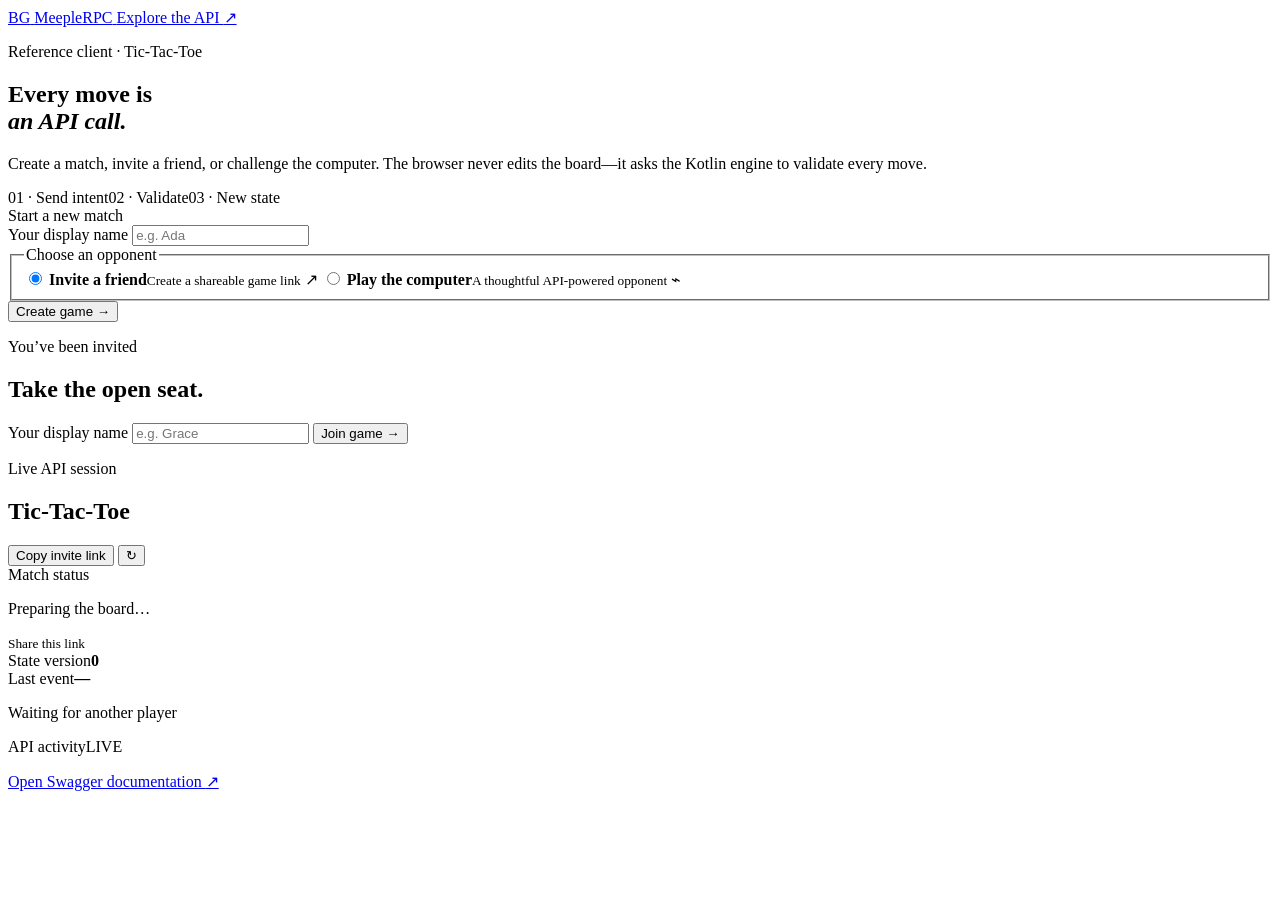
==== kotlin/src/main/resources/static/index.html @ d6429028 "Initial public release of MeepleRPC" ====
<!doctype html>
<html lang="en">
<head>
  <meta charset="UTF-8">
  <meta name="viewport" content="width=device-width, initial-scale=1">
  <meta name="description" content="A playable reference client for MeepleRPC.">
  <title>MeepleRPC — Tic-Tac-Toe</title>
  <link rel="stylesheet" href="/styles.css">
</head>
<body>
  <main class="shell">
    <header class="masthead">
      <a class="brand" href="/" aria-label="MeepleRPC home">
        <span class="brand-mark" aria-hidden="true">BG</span>
        <span>MeepleRPC</span>
      </a>
      <a class="api-link" href="/docs">Explore the API <span aria-hidden="true">↗</span></a>
    </header>

    <section id="welcome" class="welcome" aria-labelledby="welcome-title">
      <div class="intro">
        <p class="eyebrow">Reference client · Tic-Tac-Toe</p>
        <h1 id="welcome-title">Every move is<br><em>an API call.</em></h1>
        <p class="lede">Create a match, invite a friend, or challenge the computer. The browser never edits the board—it asks the Kotlin engine to validate every move.</p>
        <div class="protocol-strip" aria-label="How a turn works">
          <span>01 · Send intent</span><i></i><span>02 · Validate</span><i></i><span>03 · New state</span>
        </div>
      </div>

      <form id="start-form" class="start-card">
        <div class="card-heading">
          <span class="live-dot"></span>
          <span>Start a new match</span>
        </div>
        <label for="player-name">Your display name</label>
        <input id="player-name" name="name" maxlength="60" placeholder="e.g. Ada" autocomplete="nickname" required>
        <fieldset>
          <legend>Choose an opponent</legend>
          <label class="mode-option">
            <input type="radio" name="mode" value="friend" checked>
            <span class="mode-copy"><strong>Invite a friend</strong><small>Create a shareable game link</small></span>
            <span class="mode-icon" aria-hidden="true">↗</span>
          </label>
          <label class="mode-option">
            <input type="radio" name="mode" value="computer">
            <span class="mode-copy"><strong>Play the computer</strong><small>A thoughtful API-powered opponent</small></span>
            <span class="mode-icon" aria-hidden="true">⌁</span>
          </label>
        </fieldset>
        <button class="primary-button" type="submit">Create game <span aria-hidden="true">→</span></button>
        <p id="start-error" class="form-error" role="alert"></p>
      </form>
    </section>

    <section id="join" class="join-panel hidden" aria-labelledby="join-title">
      <div class="join-card">
        <p class="eyebrow">You’ve been invited</p>
        <h1 id="join-title">Take the open seat.</h1>
        <p id="join-game-name" class="lede"></p>
        <form id="join-form">
          <label for="join-name">Your display name</label>
          <input id="join-name" maxlength="60" placeholder="e.g. Grace" autocomplete="nickname" required>
          <button class="primary-button" type="submit">Join game <span aria-hidden="true">→</span></button>
          <p id="join-error" class="form-error" role="alert"></p>
        </form>
      </div>
    </section>

    <section id="game" class="game-view hidden" aria-labelledby="game-title">
      <div class="game-topline">
        <div>
          <p class="eyebrow">Live API session</p>
          <h1 id="game-title">Tic-Tac-Toe</h1>
        </div>
        <div class="game-actions">
          <button id="copy-invite" class="secondary-button" type="button">Copy invite link</button>
          <button id="new-game" class="icon-button" type="button" aria-label="Start a new game">↻</button>
        </div>
      </div>

      <div class="play-layout">
        <aside class="status-card">
          <div class="status-label">Match status</div>
          <p id="status-message" class="status-message">Preparing the board…</p>
          <div id="players" class="players"></div>
          <div id="invite-box" class="invite-box hidden">
            <small>Share this link</small>
            <code id="invite-url"></code>
          </div>
          <div class="api-meter">
            <div><span>State version</span><strong id="version">0</strong></div>
            <div><span>Last event</span><strong id="last-event">—</strong></div>
          </div>
        </aside>

        <div class="board-wrap">
          <div id="board" class="board" role="grid" aria-label="Tic-Tac-Toe board"></div>
          <p id="board-hint" class="board-hint">Waiting for another player</p>
        </div>

        <aside class="activity-card">
          <div class="activity-heading"><span>API activity</span><span class="live-pill">LIVE</span></div>
          <ol id="activity" class="activity-list" aria-live="polite"></ol>
          <a href="/docs" class="activity-docs">Open Swagger documentation <span>↗</span></a>
        </aside>
      </div>
    </section>
  </main>

  <template id="activity-template">
    <li><span class="method">POST</span><div><code></code><small></small></div></li>
  </template>
  <script type="module" src="/app.js"></script>
</body>
</html>
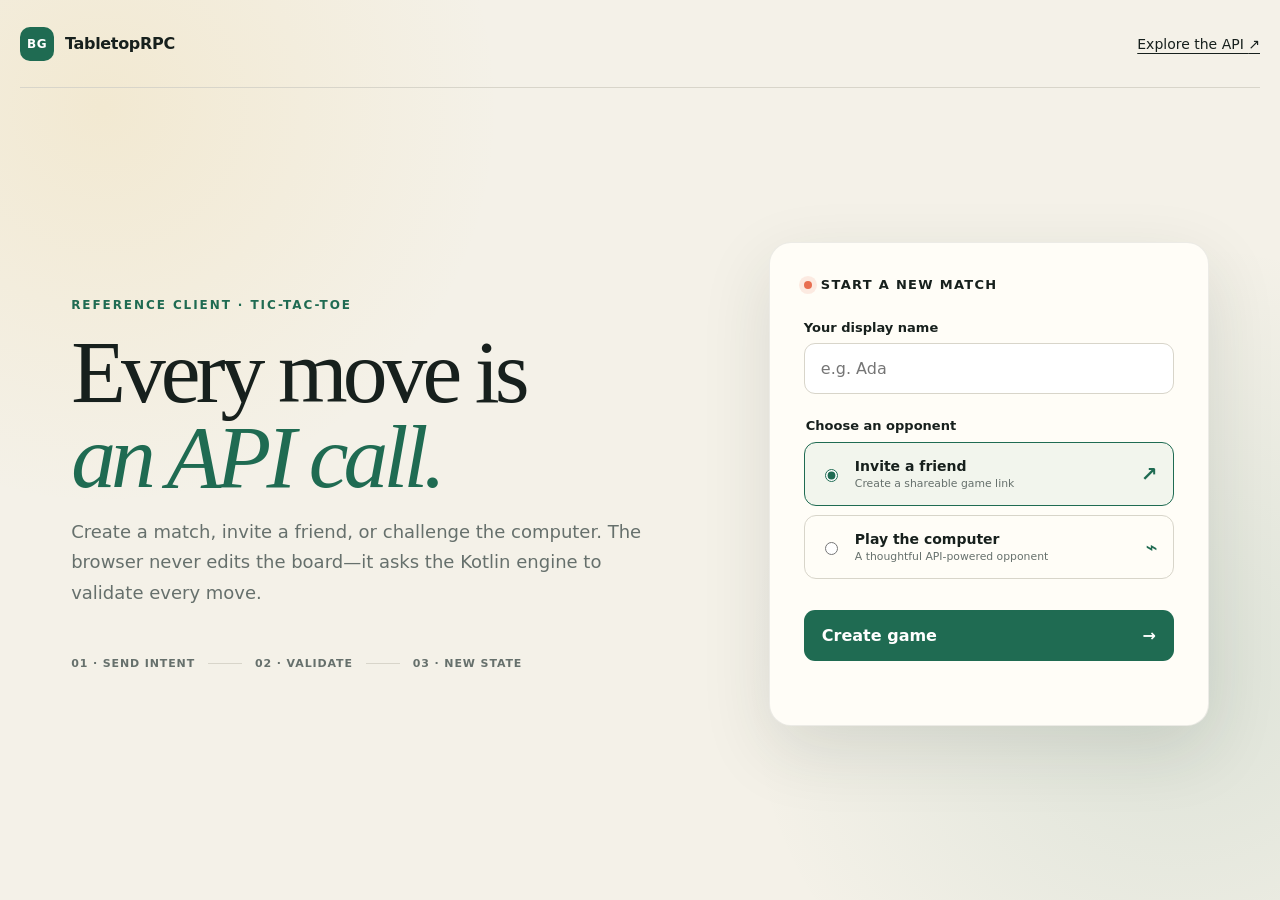
==== commit 46db0472: "Rename project to TabletopRPC and add live deployment" ====
--- a/kotlin/src/main/resources/static/index.html
+++ b/kotlin/src/main/resources/static/index.html
@@ -3,18 +3,18 @@
 <head>
   <meta charset="UTF-8">
   <meta name="viewport" content="width=device-width, initial-scale=1">
-  <meta name="description" content="A playable reference client for MeepleRPC.">
-  <title>MeepleRPC — Tic-Tac-Toe</title>
-  <link rel="stylesheet" href="/styles.css">
+  <meta name="description" content="A playable reference client for TabletopRPC.">
+  <title>TabletopRPC — Tic-Tac-Toe</title>
+  <link rel="stylesheet" href="styles.css">
 </head>
 <body>
   <main class="shell">
     <header class="masthead">
-      <a class="brand" href="/" aria-label="MeepleRPC home">
+      <a class="brand" href="./" aria-label="TabletopRPC home">
         <span class="brand-mark" aria-hidden="true">BG</span>
-        <span>MeepleRPC</span>
+        <span>TabletopRPC</span>
       </a>
-      <a class="api-link" href="/docs">Explore the API <span aria-hidden="true">↗</span></a>
+      <a class="api-link" href="docs">Explore the API <span aria-hidden="true">↗</span></a>
     </header>
 
     <section id="welcome" class="welcome" aria-labelledby="welcome-title">
@@ -101,7 +101,7 @@
         <aside class="activity-card">
           <div class="activity-heading"><span>API activity</span><span class="live-pill">LIVE</span></div>
           <ol id="activity" class="activity-list" aria-live="polite"></ol>
-          <a href="/docs" class="activity-docs">Open Swagger documentation <span>↗</span></a>
+          <a href="docs" class="activity-docs">Open Swagger documentation <span>↗</span></a>
         </aside>
       </div>
     </section>
@@ -110,6 +110,6 @@
   <template id="activity-template">
     <li><span class="method">POST</span><div><code></code><small></small></div></li>
   </template>
-  <script type="module" src="/app.js"></script>
+  <script type="module" src="app.js"></script>
 </body>
 </html>
--- a/kotlin/src/main/resources/static/styles.css
+++ b/kotlin/src/main/resources/static/styles.css
@@ -0,0 +1,122 @@
+:root {
+  --ink: #17201d;
+  --muted: #66706c;
+  --paper: #f4f1e8;
+  --panel: #fffdf7;
+  --line: #d8d5ca;
+  --green: #1f6b52;
+  --green-dark: #154d3b;
+  --coral: #e86f51;
+  --yellow: #e6b84a;
+  --shadow: 0 24px 70px rgba(31, 46, 40, .12);
+}
+
+* { box-sizing: border-box; }
+body {
+  margin: 0;
+  min-height: 100vh;
+  color: var(--ink);
+  background:
+    radial-gradient(circle at 8% 12%, rgba(230,184,74,.14), transparent 28%),
+    radial-gradient(circle at 92% 75%, rgba(31,107,82,.11), transparent 32%),
+    var(--paper);
+  font-family: Inter, ui-sans-serif, system-ui, -apple-system, BlinkMacSystemFont, "Segoe UI", sans-serif;
+}
+button, input { font: inherit; }
+button, a { -webkit-tap-highlight-color: transparent; }
+.hidden { display: none !important; }
+.shell { width: min(1240px, calc(100% - 40px)); margin: auto; }
+.masthead { height: 88px; display: flex; align-items: center; justify-content: space-between; border-bottom: 1px solid var(--line); }
+.brand { display: flex; align-items: center; gap: 11px; color: var(--ink); text-decoration: none; font-weight: 760; letter-spacing: -.02em; }
+.brand-mark { display: grid; place-items: center; width: 34px; height: 34px; border-radius: 10px; color: white; background: var(--green); font-size: 12px; letter-spacing: .04em; }
+.api-link { color: var(--ink); text-underline-offset: 4px; font-size: 14px; }
+.welcome { min-height: calc(100vh - 88px); display: grid; grid-template-columns: 1.15fr .85fr; gap: clamp(50px, 8vw, 120px); align-items: center; padding: 70px 4vw 90px; }
+.eyebrow { margin: 0 0 18px; color: var(--green); font-weight: 800; font-size: 12px; letter-spacing: .16em; text-transform: uppercase; }
+h1 { margin: 0; font-family: Georgia, "Times New Roman", serif; font-size: clamp(54px, 7vw, 96px); line-height: .94; letter-spacing: -.055em; font-weight: 500; }
+h1 em { color: var(--green); font-weight: 500; }
+.lede { max-width: 600px; color: var(--muted); font-size: 18px; line-height: 1.7; }
+.protocol-strip { display: flex; align-items: center; gap: 13px; margin-top: 48px; color: var(--muted); font-size: 11px; font-weight: 750; letter-spacing: .08em; text-transform: uppercase; }
+.protocol-strip i { width: 34px; height: 1px; background: var(--line); }
+.start-card, .join-card { background: var(--panel); border: 1px solid rgba(23,32,29,.08); box-shadow: var(--shadow); border-radius: 22px; padding: 34px; }
+.card-heading { display: flex; align-items: center; gap: 9px; margin-bottom: 28px; font-size: 13px; font-weight: 800; text-transform: uppercase; letter-spacing: .1em; }
+.live-dot { width: 8px; height: 8px; border-radius: 50%; background: var(--coral); box-shadow: 0 0 0 5px rgba(232,111,81,.13); }
+label, legend { display: block; font-size: 13px; font-weight: 750; }
+input[type="text"], input:not([type]) { width: 100%; border: 1px solid var(--line); border-radius: 11px; background: white; padding: 15px 16px; margin: 8px 0 24px; color: var(--ink); outline: none; }
+input:focus { border-color: var(--green); box-shadow: 0 0 0 3px rgba(31,107,82,.12); }
+fieldset { border: 0; padding: 0; margin: 0 0 22px; }
+legend { margin-bottom: 9px; }
+.mode-option { position: relative; display: flex; align-items: center; gap: 14px; border: 1px solid var(--line); padding: 15px; margin-bottom: 9px; border-radius: 12px; cursor: pointer; transition: .18s ease; }
+.mode-option:has(input:checked) { border-color: var(--green); background: rgba(31,107,82,.055); }
+.mode-option input { accent-color: var(--green); }
+.mode-copy { display: flex; flex-direction: column; flex: 1; }
+.mode-copy strong { font-size: 14px; }
+.mode-copy small { margin-top: 3px; color: var(--muted); font-weight: 500; }
+.mode-icon { font-size: 20px; color: var(--green); }
+.primary-button, .secondary-button, .icon-button { border: 0; cursor: pointer; border-radius: 11px; transition: transform .15s, background .15s; }
+.primary-button { width: 100%; display: flex; justify-content: space-between; padding: 16px 18px; background: var(--green); color: white; font-weight: 750; }
+.primary-button:hover { background: var(--green-dark); transform: translateY(-1px); }
+.primary-button:disabled { opacity: .55; cursor: wait; }
+.form-error { min-height: 18px; margin: 12px 0 0; color: #ae3829; font-size: 13px; }
+.join-panel { min-height: calc(100vh - 88px); display: grid; place-items: center; }
+.join-card { width: min(490px, 100%); }
+.join-card h1 { font-size: 58px; }
+.game-view { padding: 55px 0 80px; }
+.game-topline { display: flex; justify-content: space-between; align-items: flex-end; margin-bottom: 38px; }
+.game-topline h1 { font-size: clamp(46px, 6vw, 72px); }
+.game-actions { display: flex; gap: 9px; }
+.secondary-button, .icon-button { border: 1px solid var(--line); background: rgba(255,255,255,.55); padding: 12px 15px; color: var(--ink); font-weight: 700; }
+.icon-button { width: 43px; padding: 10px; font-size: 20px; }
+.play-layout { display: grid; grid-template-columns: 250px minmax(340px, 1fr) 280px; gap: 28px; align-items: start; }
+.status-card, .activity-card { border-top: 2px solid var(--ink); padding-top: 18px; }
+.status-label, .activity-heading { display: flex; justify-content: space-between; color: var(--muted); font-size: 11px; font-weight: 800; letter-spacing: .13em; text-transform: uppercase; }
+.status-message { min-height: 58px; font-family: Georgia, serif; font-size: 25px; line-height: 1.2; margin: 18px 0 26px; }
+.players { display: grid; gap: 10px; }
+.player-row { display: grid; grid-template-columns: 38px 1fr auto; align-items: center; gap: 10px; border: 1px solid var(--line); border-radius: 11px; padding: 10px; background: rgba(255,255,255,.5); }
+.player-mark { display: grid; place-items: center; width: 38px; height: 38px; border-radius: 8px; color: white; background: var(--green); font-family: Georgia, serif; font-size: 24px; }
+.player-row:nth-child(2) .player-mark { background: var(--coral); }
+.player-name { font-weight: 750; font-size: 14px; overflow: hidden; text-overflow: ellipsis; }
+.player-tag { color: var(--muted); font-size: 10px; text-transform: uppercase; }
+.turn-dot { width: 8px; height: 8px; border-radius: 50%; background: var(--yellow); opacity: 0; }
+.player-row.active .turn-dot { opacity: 1; }
+.invite-box { margin-top: 18px; padding: 12px; background: rgba(31,107,82,.07); border-radius: 9px; }
+.invite-box small { color: var(--green); font-weight: 800; }
+.invite-box code { display: block; margin-top: 5px; color: var(--muted); font-size: 11px; white-space: nowrap; overflow: hidden; text-overflow: ellipsis; }
+.api-meter { margin-top: 25px; border-top: 1px solid var(--line); }
+.api-meter div { display: flex; justify-content: space-between; padding: 11px 0; border-bottom: 1px solid var(--line); font-size: 12px; }
+.api-meter span { color: var(--muted); }
+.board-wrap { display: flex; flex-direction: column; align-items: center; }
+.board { width: min(100%, 540px); aspect-ratio: 1; display: grid; grid-template-columns: repeat(3, 1fr); background: var(--ink); gap: 2px; border: 2px solid var(--ink); box-shadow: var(--shadow); }
+.cell { border: 0; background: var(--panel); color: var(--green); font-family: Georgia, serif; font-size: clamp(58px, 9vw, 112px); cursor: pointer; transition: background .14s; }
+.cell:nth-child(n) .o { color: var(--coral); }
+.cell:hover:not(:disabled) { background: #edf3eb; }
+.cell:disabled { cursor: default; }
+.cell.mark-o { color: var(--coral); }
+.cell.winning { background: #f8e9a9; }
+.board-hint { color: var(--muted); font-size: 13px; }
+.live-pill { color: var(--green); font-size: 9px; padding: 3px 6px; background: rgba(31,107,82,.1); border-radius: 4px; }
+.activity-list { list-style: none; padding: 0; margin: 16px 0 20px; max-height: 400px; overflow: auto; }
+.activity-list li { display: grid; grid-template-columns: 42px 1fr; gap: 9px; padding: 11px 0; border-bottom: 1px solid var(--line); }
+.method { color: var(--green); font: 800 9px ui-monospace, monospace; padding-top: 2px; }
+.activity-list code { display: block; font-size: 10px; overflow: hidden; text-overflow: ellipsis; white-space: nowrap; }
+.activity-list small { display: block; color: var(--muted); font-size: 10px; margin-top: 4px; }
+.activity-docs { display: flex; justify-content: space-between; color: var(--ink); font-size: 12px; font-weight: 750; text-underline-offset: 3px; }
+@media (max-width: 980px) {
+  .welcome { grid-template-columns: 1fr; padding-inline: 0; }
+  .play-layout { grid-template-columns: 1fr; }
+  .status-card { order: 2; }
+  .activity-card { order: 3; }
+  .board-wrap { order: 1; }
+}
+@media (max-width: 600px) {
+  .shell { width: min(100% - 24px, 1240px); }
+  .masthead { height: 70px; }
+  .welcome { min-height: auto; padding: 48px 0; gap: 45px; }
+  h1 { font-size: 52px; }
+  .start-card, .join-card { padding: 24px; }
+  .protocol-strip { display: none; }
+  .game-topline { align-items: flex-start; gap: 20px; }
+  .secondary-button { font-size: 0; }
+  .secondary-button::after { content: "Invite"; font-size: 13px; }
+  .board { width: 100%; }
+}
+
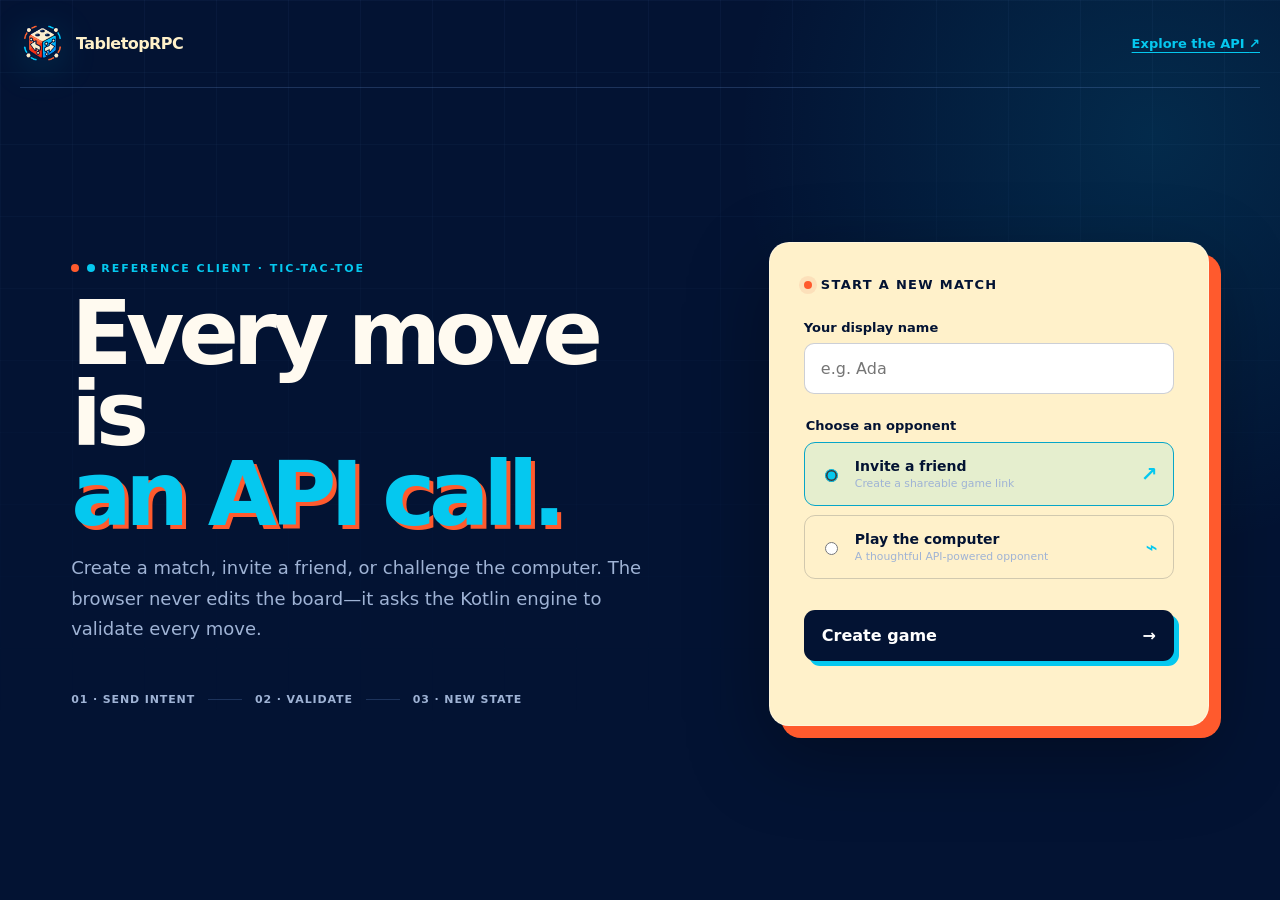
==== commit 30b93955: "Apply TabletopRPC branding to live demo" ====
--- a/kotlin/src/main/resources/static/index.html
+++ b/kotlin/src/main/resources/static/index.html
@@ -4,14 +4,21 @@
   <meta charset="UTF-8">
   <meta name="viewport" content="width=device-width, initial-scale=1">
   <meta name="description" content="A playable reference client for TabletopRPC.">
+  <meta property="og:title" content="TabletopRPC — One API. Any tabletop.">
+  <meta property="og:description" content="Play the API-powered Tic-Tac-Toe reference client.">
+  <meta property="og:type" content="website">
+  <meta property="og:url" content="https://tabletoprpc.miguelrodriguez.net/">
+  <meta property="og:image" content="https://tabletoprpc.miguelrodriguez.net/tabletoprpc-social-card.png">
+  <meta name="twitter:card" content="summary_large_image">
   <title>TabletopRPC — Tic-Tac-Toe</title>
+  <link rel="icon" type="image/png" href="tabletoprpc-logo.png">
   <link rel="stylesheet" href="styles.css">
 </head>
 <body>
   <main class="shell">
     <header class="masthead">
       <a class="brand" href="./" aria-label="TabletopRPC home">
-        <span class="brand-mark" aria-hidden="true">BG</span>
+        <img class="brand-mark" src="tabletoprpc-logo.png" alt="">
         <span>TabletopRPC</span>
       </a>
       <a class="api-link" href="docs">Explore the API <span aria-hidden="true">↗</span></a>
--- a/kotlin/src/main/resources/static/styles.css
+++ b/kotlin/src/main/resources/static/styles.css
@@ -1,14 +1,16 @@
 :root {
-  --ink: #17201d;
-  --muted: #66706c;
-  --paper: #f4f1e8;
-  --panel: #fffdf7;
-  --line: #d8d5ca;
-  --green: #1f6b52;
-  --green-dark: #154d3b;
-  --coral: #e86f51;
-  --yellow: #e6b84a;
-  --shadow: 0 24px 70px rgba(31, 46, 40, .12);
+  --ink: #fffaf0;
+  --muted: #9fb3d5;
+  --paper: #031333;
+  --panel: #fff1ca;
+  --line: rgba(113,155,220,.24);
+  --green: #05c8ef;
+  --green-dark: #06a6c8;
+  --coral: #ff5a2d;
+  --yellow: #fff1ca;
+  --navy: #031333;
+  --navy-2: #071d46;
+  --shadow: 0 28px 80px rgba(0, 0, 0, .34);
 }
 
 * { box-sizing: border-box; }
@@ -16,45 +18,44 @@
   margin: 0;
   min-height: 100vh;
   color: var(--ink);
-  background:
-    radial-gradient(circle at 8% 12%, rgba(230,184,74,.14), transparent 28%),
-    radial-gradient(circle at 92% 75%, rgba(31,107,82,.11), transparent 32%),
-    var(--paper);
+  background: radial-gradient(circle at 90% 15%, rgba(5,200,239,.13), transparent 30%), var(--paper);
   font-family: Inter, ui-sans-serif, system-ui, -apple-system, BlinkMacSystemFont, "Segoe UI", sans-serif;
 }
+body::before { content:""; position:fixed; inset:0; z-index:-1; opacity:.24; background-image:linear-gradient(var(--line) 1px,transparent 1px),linear-gradient(90deg,var(--line) 1px,transparent 1px); background-size:72px 72px; mask-image:linear-gradient(to bottom,#000,transparent 85%); }
 button, input { font: inherit; }
 button, a { -webkit-tap-highlight-color: transparent; }
 .hidden { display: none !important; }
 .shell { width: min(1240px, calc(100% - 40px)); margin: auto; }
 .masthead { height: 88px; display: flex; align-items: center; justify-content: space-between; border-bottom: 1px solid var(--line); }
-.brand { display: flex; align-items: center; gap: 11px; color: var(--ink); text-decoration: none; font-weight: 760; letter-spacing: -.02em; }
-.brand-mark { display: grid; place-items: center; width: 34px; height: 34px; border-radius: 10px; color: white; background: var(--green); font-size: 12px; letter-spacing: .04em; }
-.api-link { color: var(--ink); text-underline-offset: 4px; font-size: 14px; }
+.brand { display: flex; align-items: center; gap: 11px; color: var(--panel); text-decoration: none; font-weight: 900; letter-spacing: -.035em; }
+.brand-mark { width: 45px; height: 45px; object-fit: contain; filter: drop-shadow(0 7px 18px rgba(5,200,239,.18)); }
+.api-link { color: var(--green); text-underline-offset: 4px; font-size: 13px; font-weight: 800; }
 .welcome { min-height: calc(100vh - 88px); display: grid; grid-template-columns: 1.15fr .85fr; gap: clamp(50px, 8vw, 120px); align-items: center; padding: 70px 4vw 90px; }
-.eyebrow { margin: 0 0 18px; color: var(--green); font-weight: 800; font-size: 12px; letter-spacing: .16em; text-transform: uppercase; }
-h1 { margin: 0; font-family: Georgia, "Times New Roman", serif; font-size: clamp(54px, 7vw, 96px); line-height: .94; letter-spacing: -.055em; font-weight: 500; }
-h1 em { color: var(--green); font-weight: 500; }
+.eyebrow { margin: 0 0 18px; color: var(--green); font-weight: 900; font-size: 11px; letter-spacing: .18em; text-transform: uppercase; }
+.eyebrow::before { content:""; display:inline-block; width:8px; height:8px; margin-right:22px; border-radius:50%; background:var(--coral); box-shadow:16px 0 0 var(--green); }
+h1 { margin: 0; font-size: clamp(58px, 7vw, 98px); line-height: .9; letter-spacing: -.07em; font-weight: 900; }
+h1 em { color: var(--green); font-style:normal; font-weight: 900; text-shadow:4px 4px 0 var(--coral); }
 .lede { max-width: 600px; color: var(--muted); font-size: 18px; line-height: 1.7; }
 .protocol-strip { display: flex; align-items: center; gap: 13px; margin-top: 48px; color: var(--muted); font-size: 11px; font-weight: 750; letter-spacing: .08em; text-transform: uppercase; }
 .protocol-strip i { width: 34px; height: 1px; background: var(--line); }
-.start-card, .join-card { background: var(--panel); border: 1px solid rgba(23,32,29,.08); box-shadow: var(--shadow); border-radius: 22px; padding: 34px; }
+.start-card, .join-card { color:var(--navy); background: var(--panel); border: 1px solid rgba(255,255,255,.35); box-shadow: 12px 12px 0 var(--coral), var(--shadow); border-radius: 20px; padding: 34px; }
 .card-heading { display: flex; align-items: center; gap: 9px; margin-bottom: 28px; font-size: 13px; font-weight: 800; text-transform: uppercase; letter-spacing: .1em; }
 .live-dot { width: 8px; height: 8px; border-radius: 50%; background: var(--coral); box-shadow: 0 0 0 5px rgba(232,111,81,.13); }
 label, legend { display: block; font-size: 13px; font-weight: 750; }
-input[type="text"], input:not([type]) { width: 100%; border: 1px solid var(--line); border-radius: 11px; background: white; padding: 15px 16px; margin: 8px 0 24px; color: var(--ink); outline: none; }
+input[type="text"], input:not([type]) { width: 100%; border: 1px solid rgba(3,19,51,.2); border-radius: 10px; background: white; padding: 15px 16px; margin: 8px 0 24px; color: var(--navy); outline: none; }
 input:focus { border-color: var(--green); box-shadow: 0 0 0 3px rgba(31,107,82,.12); }
 fieldset { border: 0; padding: 0; margin: 0 0 22px; }
 legend { margin-bottom: 9px; }
-.mode-option { position: relative; display: flex; align-items: center; gap: 14px; border: 1px solid var(--line); padding: 15px; margin-bottom: 9px; border-radius: 12px; cursor: pointer; transition: .18s ease; }
-.mode-option:has(input:checked) { border-color: var(--green); background: rgba(31,107,82,.055); }
+.mode-option { position: relative; display: flex; align-items: center; gap: 14px; border: 1px solid rgba(3,19,51,.18); padding: 15px; margin-bottom: 9px; border-radius: 11px; cursor: pointer; transition: .18s ease; }
+.mode-option:has(input:checked) { border-color: var(--green-dark); background: rgba(5,200,239,.1); }
 .mode-option input { accent-color: var(--green); }
 .mode-copy { display: flex; flex-direction: column; flex: 1; }
 .mode-copy strong { font-size: 14px; }
 .mode-copy small { margin-top: 3px; color: var(--muted); font-weight: 500; }
 .mode-icon { font-size: 20px; color: var(--green); }
 .primary-button, .secondary-button, .icon-button { border: 0; cursor: pointer; border-radius: 11px; transition: transform .15s, background .15s; }
-.primary-button { width: 100%; display: flex; justify-content: space-between; padding: 16px 18px; background: var(--green); color: white; font-weight: 750; }
-.primary-button:hover { background: var(--green-dark); transform: translateY(-1px); }
+.primary-button { width: 100%; display: flex; justify-content: space-between; padding: 16px 18px; background: var(--navy); color: white; font-weight: 850; box-shadow:5px 5px 0 var(--green); }
+.primary-button:hover { background: var(--navy-2); transform: translate(-1px,-1px); }
 .primary-button:disabled { opacity: .55; cursor: wait; }
 .form-error { min-height: 18px; margin: 12px 0 0; color: #ae3829; font-size: 13px; }
 .join-panel { min-height: calc(100vh - 88px); display: grid; place-items: center; }
@@ -64,42 +65,42 @@
 .game-topline { display: flex; justify-content: space-between; align-items: flex-end; margin-bottom: 38px; }
 .game-topline h1 { font-size: clamp(46px, 6vw, 72px); }
 .game-actions { display: flex; gap: 9px; }
-.secondary-button, .icon-button { border: 1px solid var(--line); background: rgba(255,255,255,.55); padding: 12px 15px; color: var(--ink); font-weight: 700; }
+.secondary-button, .icon-button { border: 1px solid var(--line); background: rgba(5,200,239,.08); padding: 12px 15px; color: var(--ink); font-weight: 700; }
 .icon-button { width: 43px; padding: 10px; font-size: 20px; }
 .play-layout { display: grid; grid-template-columns: 250px minmax(340px, 1fr) 280px; gap: 28px; align-items: start; }
-.status-card, .activity-card { border-top: 2px solid var(--ink); padding-top: 18px; }
+.status-card, .activity-card { border:1px solid var(--line); border-radius:15px; padding:20px; background:rgba(7,29,70,.7); }
 .status-label, .activity-heading { display: flex; justify-content: space-between; color: var(--muted); font-size: 11px; font-weight: 800; letter-spacing: .13em; text-transform: uppercase; }
-.status-message { min-height: 58px; font-family: Georgia, serif; font-size: 25px; line-height: 1.2; margin: 18px 0 26px; }
+.status-message { min-height: 58px; color:var(--panel); font-size: 24px; font-weight:800; line-height: 1.2; margin: 18px 0 26px; }
 .players { display: grid; gap: 10px; }
-.player-row { display: grid; grid-template-columns: 38px 1fr auto; align-items: center; gap: 10px; border: 1px solid var(--line); border-radius: 11px; padding: 10px; background: rgba(255,255,255,.5); }
-.player-mark { display: grid; place-items: center; width: 38px; height: 38px; border-radius: 8px; color: white; background: var(--green); font-family: Georgia, serif; font-size: 24px; }
+.player-row { display: grid; grid-template-columns: 38px 1fr auto; align-items: center; gap: 10px; border: 1px solid var(--line); border-radius: 11px; padding: 10px; background: rgba(3,19,51,.5); }
+.player-mark { display: grid; place-items: center; width: 38px; height: 38px; border-radius: 8px; color: var(--navy); background: var(--green); font-size: 24px; font-weight:900; }
 .player-row:nth-child(2) .player-mark { background: var(--coral); }
 .player-name { font-weight: 750; font-size: 14px; overflow: hidden; text-overflow: ellipsis; }
 .player-tag { color: var(--muted); font-size: 10px; text-transform: uppercase; }
 .turn-dot { width: 8px; height: 8px; border-radius: 50%; background: var(--yellow); opacity: 0; }
 .player-row.active .turn-dot { opacity: 1; }
-.invite-box { margin-top: 18px; padding: 12px; background: rgba(31,107,82,.07); border-radius: 9px; }
+.invite-box { margin-top: 18px; padding: 12px; background: rgba(5,200,239,.08); border-radius: 9px; }
 .invite-box small { color: var(--green); font-weight: 800; }
 .invite-box code { display: block; margin-top: 5px; color: var(--muted); font-size: 11px; white-space: nowrap; overflow: hidden; text-overflow: ellipsis; }
 .api-meter { margin-top: 25px; border-top: 1px solid var(--line); }
 .api-meter div { display: flex; justify-content: space-between; padding: 11px 0; border-bottom: 1px solid var(--line); font-size: 12px; }
 .api-meter span { color: var(--muted); }
 .board-wrap { display: flex; flex-direction: column; align-items: center; }
-.board { width: min(100%, 540px); aspect-ratio: 1; display: grid; grid-template-columns: repeat(3, 1fr); background: var(--ink); gap: 2px; border: 2px solid var(--ink); box-shadow: var(--shadow); }
-.cell { border: 0; background: var(--panel); color: var(--green); font-family: Georgia, serif; font-size: clamp(58px, 9vw, 112px); cursor: pointer; transition: background .14s; }
+.board { width: min(100%, 540px); aspect-ratio: 1; display: grid; grid-template-columns: repeat(3, 1fr); padding:8px; background: var(--navy-2); gap: 8px; border: 1px solid var(--line); border-radius:22px; box-shadow: 15px 15px 0 var(--coral), var(--shadow); }
+.cell { border: 0; border-radius:10px; background: var(--panel); color: var(--green); font-size: clamp(58px, 9vw, 112px); font-weight:900; cursor: pointer; transition: background .14s, transform .14s; }
 .cell:nth-child(n) .o { color: var(--coral); }
-.cell:hover:not(:disabled) { background: #edf3eb; }
+.cell:hover:not(:disabled) { background: #fff8df; transform:translateY(-2px); }
 .cell:disabled { cursor: default; }
 .cell.mark-o { color: var(--coral); }
-.cell.winning { background: #f8e9a9; }
+.cell.winning { background: #ffdf80; }
 .board-hint { color: var(--muted); font-size: 13px; }
-.live-pill { color: var(--green); font-size: 9px; padding: 3px 6px; background: rgba(31,107,82,.1); border-radius: 4px; }
+.live-pill { color: var(--navy); font-size: 9px; padding: 3px 6px; background: var(--green); border-radius: 4px; }
 .activity-list { list-style: none; padding: 0; margin: 16px 0 20px; max-height: 400px; overflow: auto; }
 .activity-list li { display: grid; grid-template-columns: 42px 1fr; gap: 9px; padding: 11px 0; border-bottom: 1px solid var(--line); }
 .method { color: var(--green); font: 800 9px ui-monospace, monospace; padding-top: 2px; }
 .activity-list code { display: block; font-size: 10px; overflow: hidden; text-overflow: ellipsis; white-space: nowrap; }
 .activity-list small { display: block; color: var(--muted); font-size: 10px; margin-top: 4px; }
-.activity-docs { display: flex; justify-content: space-between; color: var(--ink); font-size: 12px; font-weight: 750; text-underline-offset: 3px; }
+.activity-docs { display: flex; justify-content: space-between; color: var(--green); font-size: 12px; font-weight: 750; text-underline-offset: 3px; }
 @media (max-width: 980px) {
   .welcome { grid-template-columns: 1fr; padding-inline: 0; }
   .play-layout { grid-template-columns: 1fr; }
@@ -119,4 +120,3 @@
   .secondary-button::after { content: "Invite"; font-size: 13px; }
   .board { width: 100%; }
 }
-
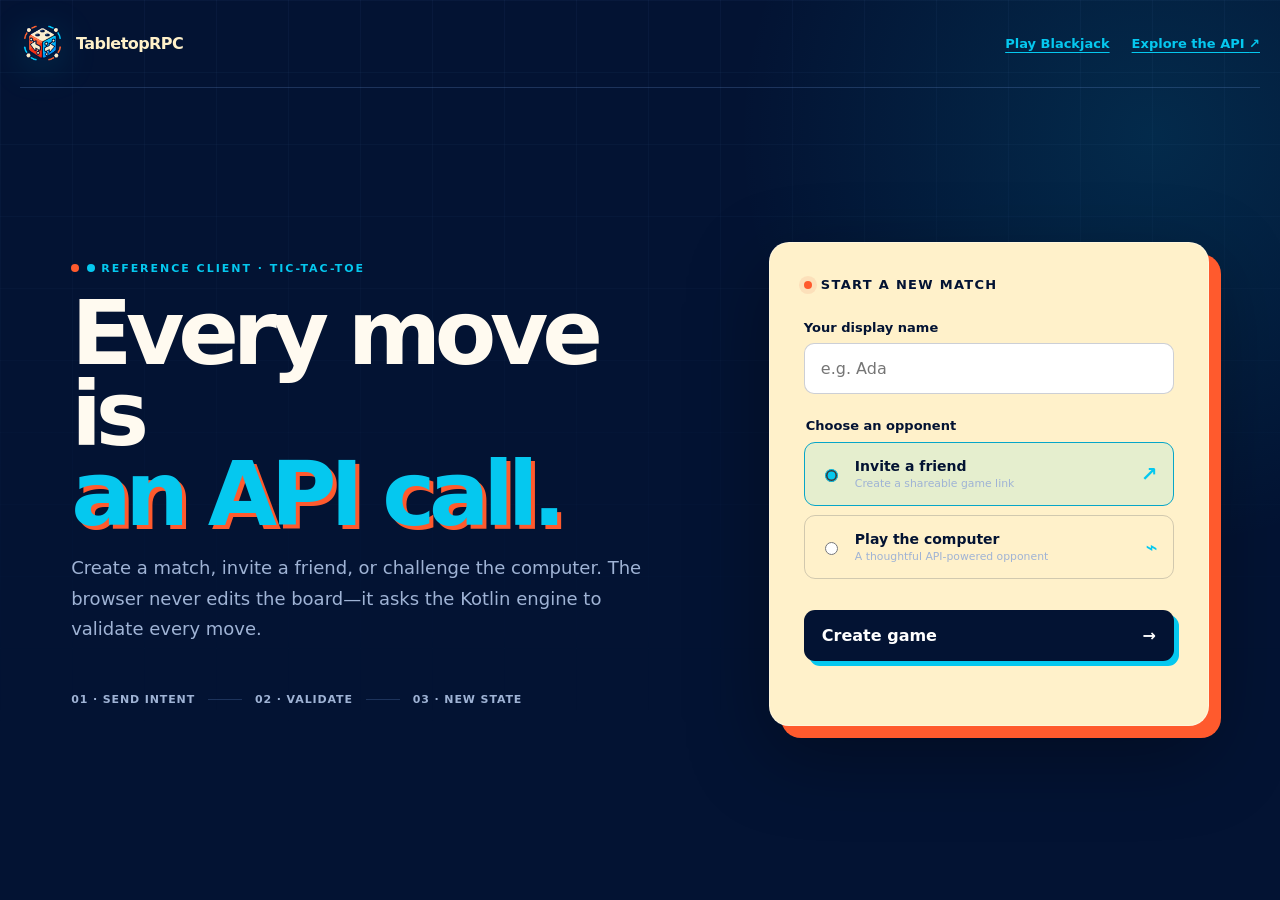
==== commit 2508605c: "Add API-powered Blackjack demo" ====
--- a/kotlin/src/main/resources/static/index.html
+++ b/kotlin/src/main/resources/static/index.html
@@ -12,7 +12,7 @@
   <meta name="twitter:card" content="summary_large_image">
   <title>TabletopRPC — Tic-Tac-Toe</title>
   <link rel="icon" type="image/png" href="tabletoprpc-logo.png">
-  <link rel="stylesheet" href="styles.css">
+  <link rel="stylesheet" href="tabletoprpc-v2.css">
 </head>
 <body>
   <main class="shell">
@@ -21,7 +21,7 @@
         <img class="brand-mark" src="tabletoprpc-logo.png" alt="">
         <span>TabletopRPC</span>
       </a>
-      <a class="api-link" href="docs">Explore the API <span aria-hidden="true">↗</span></a>
+      <nav class="demo-nav"><a class="api-link" href="blackjack.html">Play Blackjack</a><a class="api-link" href="docs">Explore the API <span aria-hidden="true">↗</span></a></nav>
     </header>
 
     <section id="welcome" class="welcome" aria-labelledby="welcome-title">
--- a/kotlin/src/main/resources/static/tabletoprpc-v2.css
+++ b/kotlin/src/main/resources/static/tabletoprpc-v2.css
@@ -0,0 +1,123 @@
+:root {
+  --ink: #fffaf0;
+  --muted: #9fb3d5;
+  --paper: #031333;
+  --panel: #fff1ca;
+  --line: rgba(113,155,220,.24);
+  --green: #05c8ef;
+  --green-dark: #06a6c8;
+  --coral: #ff5a2d;
+  --yellow: #fff1ca;
+  --navy: #031333;
+  --navy-2: #071d46;
+  --shadow: 0 28px 80px rgba(0, 0, 0, .34);
+}
+
+* { box-sizing: border-box; }
+body {
+  margin: 0;
+  min-height: 100vh;
+  color: var(--ink);
+  background: radial-gradient(circle at 90% 15%, rgba(5,200,239,.13), transparent 30%), var(--paper);
+  font-family: Inter, ui-sans-serif, system-ui, -apple-system, BlinkMacSystemFont, "Segoe UI", sans-serif;
+}
+body::before { content:""; position:fixed; inset:0; z-index:-1; opacity:.24; background-image:linear-gradient(var(--line) 1px,transparent 1px),linear-gradient(90deg,var(--line) 1px,transparent 1px); background-size:72px 72px; mask-image:linear-gradient(to bottom,#000,transparent 85%); }
+button, input { font: inherit; }
+button, a { -webkit-tap-highlight-color: transparent; }
+.hidden { display: none !important; }
+.shell { width: min(1240px, calc(100% - 40px)); margin: auto; }
+.masthead { height: 88px; display: flex; align-items: center; justify-content: space-between; border-bottom: 1px solid var(--line); }
+.brand { display: flex; align-items: center; gap: 11px; color: var(--panel); text-decoration: none; font-weight: 900; letter-spacing: -.035em; }
+.brand-mark { width: 45px; height: 45px; object-fit: contain; filter: drop-shadow(0 7px 18px rgba(5,200,239,.18)); }
+.api-link { color: var(--green); text-underline-offset: 4px; font-size: 13px; font-weight: 800; }
+.demo-nav { display:flex; align-items:center; gap:22px; }
+.welcome { min-height: calc(100vh - 88px); display: grid; grid-template-columns: 1.15fr .85fr; gap: clamp(50px, 8vw, 120px); align-items: center; padding: 70px 4vw 90px; }
+.eyebrow { margin: 0 0 18px; color: var(--green); font-weight: 900; font-size: 11px; letter-spacing: .18em; text-transform: uppercase; }
+.eyebrow::before { content:""; display:inline-block; width:8px; height:8px; margin-right:22px; border-radius:50%; background:var(--coral); box-shadow:16px 0 0 var(--green); }
+h1 { margin: 0; font-size: clamp(58px, 7vw, 98px); line-height: .9; letter-spacing: -.07em; font-weight: 900; }
+h1 em { color: var(--green); font-style:normal; font-weight: 900; text-shadow:4px 4px 0 var(--coral); }
+.lede { max-width: 600px; color: var(--muted); font-size: 18px; line-height: 1.7; }
+.protocol-strip { display: flex; align-items: center; gap: 13px; margin-top: 48px; color: var(--muted); font-size: 11px; font-weight: 750; letter-spacing: .08em; text-transform: uppercase; }
+.protocol-strip i { width: 34px; height: 1px; background: var(--line); }
+.start-card, .join-card { color:var(--navy); background: var(--panel); border: 1px solid rgba(255,255,255,.35); box-shadow: 12px 12px 0 var(--coral), var(--shadow); border-radius: 20px; padding: 34px; }
+.card-heading { display: flex; align-items: center; gap: 9px; margin-bottom: 28px; font-size: 13px; font-weight: 800; text-transform: uppercase; letter-spacing: .1em; }
+.live-dot { width: 8px; height: 8px; border-radius: 50%; background: var(--coral); box-shadow: 0 0 0 5px rgba(232,111,81,.13); }
+label, legend { display: block; font-size: 13px; font-weight: 750; }
+input[type="text"], input:not([type]) { width: 100%; border: 1px solid rgba(3,19,51,.2); border-radius: 10px; background: white; padding: 15px 16px; margin: 8px 0 24px; color: var(--navy); outline: none; }
+input:focus { border-color: var(--green); box-shadow: 0 0 0 3px rgba(31,107,82,.12); }
+fieldset { border: 0; padding: 0; margin: 0 0 22px; }
+legend { margin-bottom: 9px; }
+.mode-option { position: relative; display: flex; align-items: center; gap: 14px; border: 1px solid rgba(3,19,51,.18); padding: 15px; margin-bottom: 9px; border-radius: 11px; cursor: pointer; transition: .18s ease; }
+.mode-option:has(input:checked) { border-color: var(--green-dark); background: rgba(5,200,239,.1); }
+.mode-option input { accent-color: var(--green); }
+.mode-copy { display: flex; flex-direction: column; flex: 1; }
+.mode-copy strong { font-size: 14px; }
+.mode-copy small { margin-top: 3px; color: var(--muted); font-weight: 500; }
+.mode-icon { font-size: 20px; color: var(--green); }
+.primary-button, .secondary-button, .icon-button { border: 0; cursor: pointer; border-radius: 11px; transition: transform .15s, background .15s; }
+.primary-button { width: 100%; display: flex; justify-content: space-between; padding: 16px 18px; background: var(--navy); color: white; font-weight: 850; box-shadow:5px 5px 0 var(--green); }
+.primary-button:hover { background: var(--navy-2); transform: translate(-1px,-1px); }
+.primary-button:disabled { opacity: .55; cursor: wait; }
+.form-error { min-height: 18px; margin: 12px 0 0; color: #ae3829; font-size: 13px; }
+.join-panel { min-height: calc(100vh - 88px); display: grid; place-items: center; }
+.join-card { width: min(490px, 100%); }
+.join-card h1 { font-size: 58px; }
+.game-view { padding: 55px 0 80px; }
+.game-topline { display: flex; justify-content: space-between; align-items: flex-end; margin-bottom: 38px; }
+.game-topline h1 { font-size: clamp(46px, 6vw, 72px); }
+.game-actions { display: flex; gap: 9px; }
+.secondary-button, .icon-button { border: 1px solid var(--line); background: rgba(5,200,239,.08); padding: 12px 15px; color: var(--ink); font-weight: 700; }
+.icon-button { width: 43px; padding: 10px; font-size: 20px; }
+.play-layout { display: grid; grid-template-columns: 250px minmax(340px, 1fr) 280px; gap: 28px; align-items: start; }
+.status-card, .activity-card { border:1px solid var(--line); border-radius:15px; padding:20px; background:rgba(7,29,70,.7); }
+.status-label, .activity-heading { display: flex; justify-content: space-between; color: var(--muted); font-size: 11px; font-weight: 800; letter-spacing: .13em; text-transform: uppercase; }
+.status-message { min-height: 58px; color:var(--panel); font-size: 24px; font-weight:800; line-height: 1.2; margin: 18px 0 26px; }
+.players { display: grid; gap: 10px; }
+.player-row { display: grid; grid-template-columns: 38px 1fr auto; align-items: center; gap: 10px; border: 1px solid var(--line); border-radius: 11px; padding: 10px; background: rgba(3,19,51,.5); }
+.player-mark { display: grid; place-items: center; width: 38px; height: 38px; border-radius: 8px; color: var(--navy); background: var(--green); font-size: 24px; font-weight:900; }
+.player-row:nth-child(2) .player-mark { background: var(--coral); }
+.player-name { font-weight: 750; font-size: 14px; overflow: hidden; text-overflow: ellipsis; }
+.player-tag { color: var(--muted); font-size: 10px; text-transform: uppercase; }
+.turn-dot { width: 8px; height: 8px; border-radius: 50%; background: var(--yellow); opacity: 0; }
+.player-row.active .turn-dot { opacity: 1; }
+.invite-box { margin-top: 18px; padding: 12px; background: rgba(5,200,239,.08); border-radius: 9px; }
+.invite-box small { color: var(--green); font-weight: 800; }
+.invite-box code { display: block; margin-top: 5px; color: var(--muted); font-size: 11px; white-space: nowrap; overflow: hidden; text-overflow: ellipsis; }
+.api-meter { margin-top: 25px; border-top: 1px solid var(--line); }
+.api-meter div { display: flex; justify-content: space-between; padding: 11px 0; border-bottom: 1px solid var(--line); font-size: 12px; }
+.api-meter span { color: var(--muted); }
+.board-wrap { display: flex; flex-direction: column; align-items: center; }
+.board { width: min(100%, 540px); aspect-ratio: 1; display: grid; grid-template-columns: repeat(3, 1fr); padding:8px; background: var(--navy-2); gap: 8px; border: 1px solid var(--line); border-radius:22px; box-shadow: 15px 15px 0 var(--coral), var(--shadow); }
+.cell { border: 0; border-radius:10px; background: var(--panel); color: var(--green); font-size: clamp(58px, 9vw, 112px); font-weight:900; cursor: pointer; transition: background .14s, transform .14s; }
+.cell:nth-child(n) .o { color: var(--coral); }
+.cell:hover:not(:disabled) { background: #fff8df; transform:translateY(-2px); }
+.cell:disabled { cursor: default; }
+.cell.mark-o { color: var(--coral); }
+.cell.winning { background: #ffdf80; }
+.board-hint { color: var(--muted); font-size: 13px; }
+.live-pill { color: var(--navy); font-size: 9px; padding: 3px 6px; background: var(--green); border-radius: 4px; }
+.activity-list { list-style: none; padding: 0; margin: 16px 0 20px; max-height: 400px; overflow: auto; }
+.activity-list li { display: grid; grid-template-columns: 42px 1fr; gap: 9px; padding: 11px 0; border-bottom: 1px solid var(--line); }
+.method { color: var(--green); font: 800 9px ui-monospace, monospace; padding-top: 2px; }
+.activity-list code { display: block; font-size: 10px; overflow: hidden; text-overflow: ellipsis; white-space: nowrap; }
+.activity-list small { display: block; color: var(--muted); font-size: 10px; margin-top: 4px; }
+.activity-docs { display: flex; justify-content: space-between; color: var(--green); font-size: 12px; font-weight: 750; text-underline-offset: 3px; }
+@media (max-width: 980px) {
+  .welcome { grid-template-columns: 1fr; padding-inline: 0; }
+  .play-layout { grid-template-columns: 1fr; }
+  .status-card { order: 2; }
+  .activity-card { order: 3; }
+  .board-wrap { order: 1; }
+}
+@media (max-width: 600px) {
+  .shell { width: min(100% - 24px, 1240px); }
+  .masthead { height: 70px; }
+  .welcome { min-height: auto; padding: 48px 0; gap: 45px; }
+  h1 { font-size: 52px; }
+  .start-card, .join-card { padding: 24px; }
+  .protocol-strip { display: none; }
+  .game-topline { align-items: flex-start; gap: 20px; }
+  .secondary-button { font-size: 0; }
+  .secondary-button::after { content: "Invite"; font-size: 13px; }
+  .board { width: 100%; }
+}
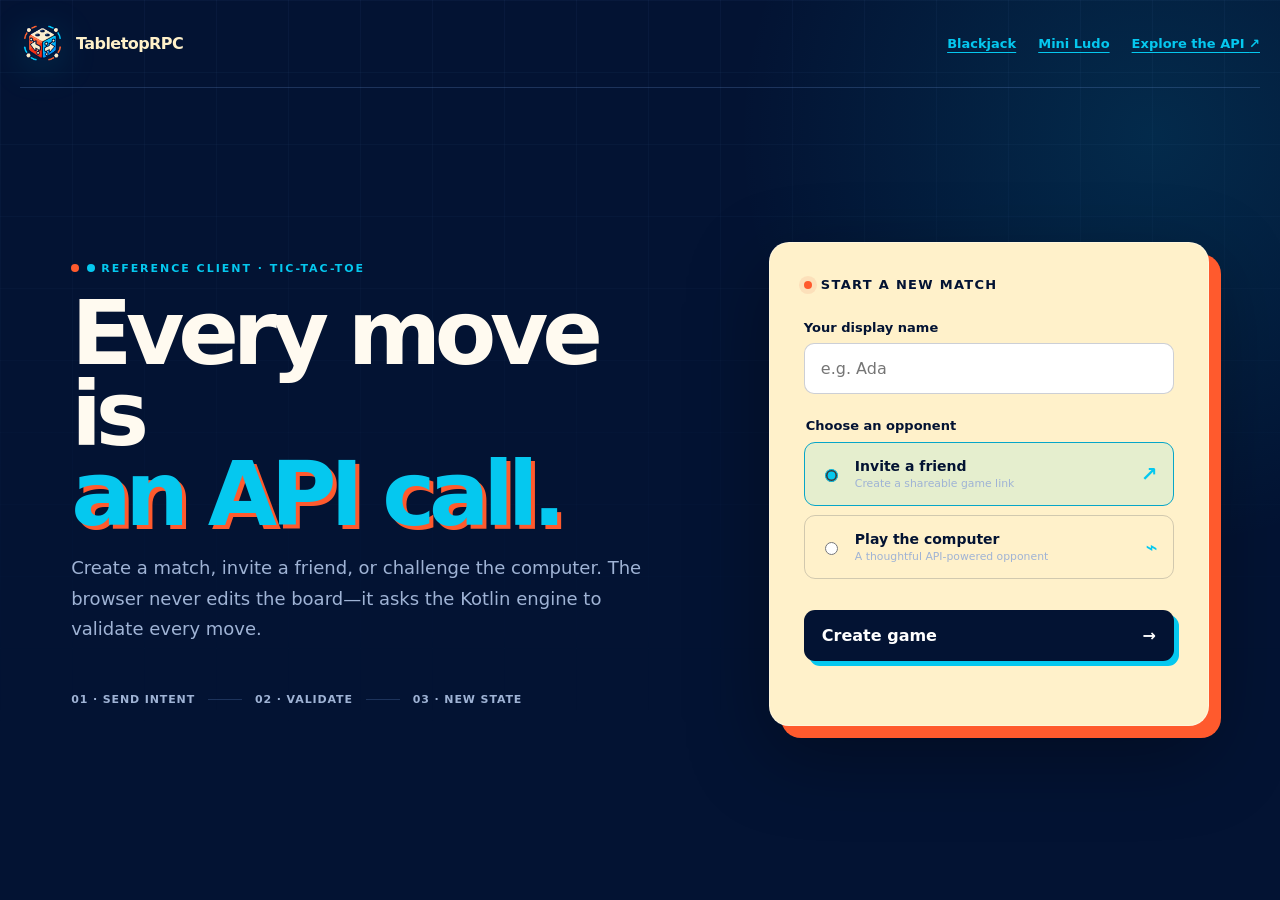
==== commit 27af3a76: "Add API-powered Mini Ludo demo" ====
--- a/kotlin/src/main/resources/static/index.html
+++ b/kotlin/src/main/resources/static/index.html
@@ -21,7 +21,7 @@
         <img class="brand-mark" src="tabletoprpc-logo.png" alt="">
         <span>TabletopRPC</span>
       </a>
-      <nav class="demo-nav"><a class="api-link" href="blackjack.html">Play Blackjack</a><a class="api-link" href="docs">Explore the API <span aria-hidden="true">↗</span></a></nav>
+      <nav class="demo-nav"><a class="api-link" href="blackjack.html">Blackjack</a><a class="api-link" href="ludo.html">Mini Ludo</a><a class="api-link" href="docs">Explore the API <span aria-hidden="true">↗</span></a></nav>
     </header>
 
     <section id="welcome" class="welcome" aria-labelledby="welcome-title">
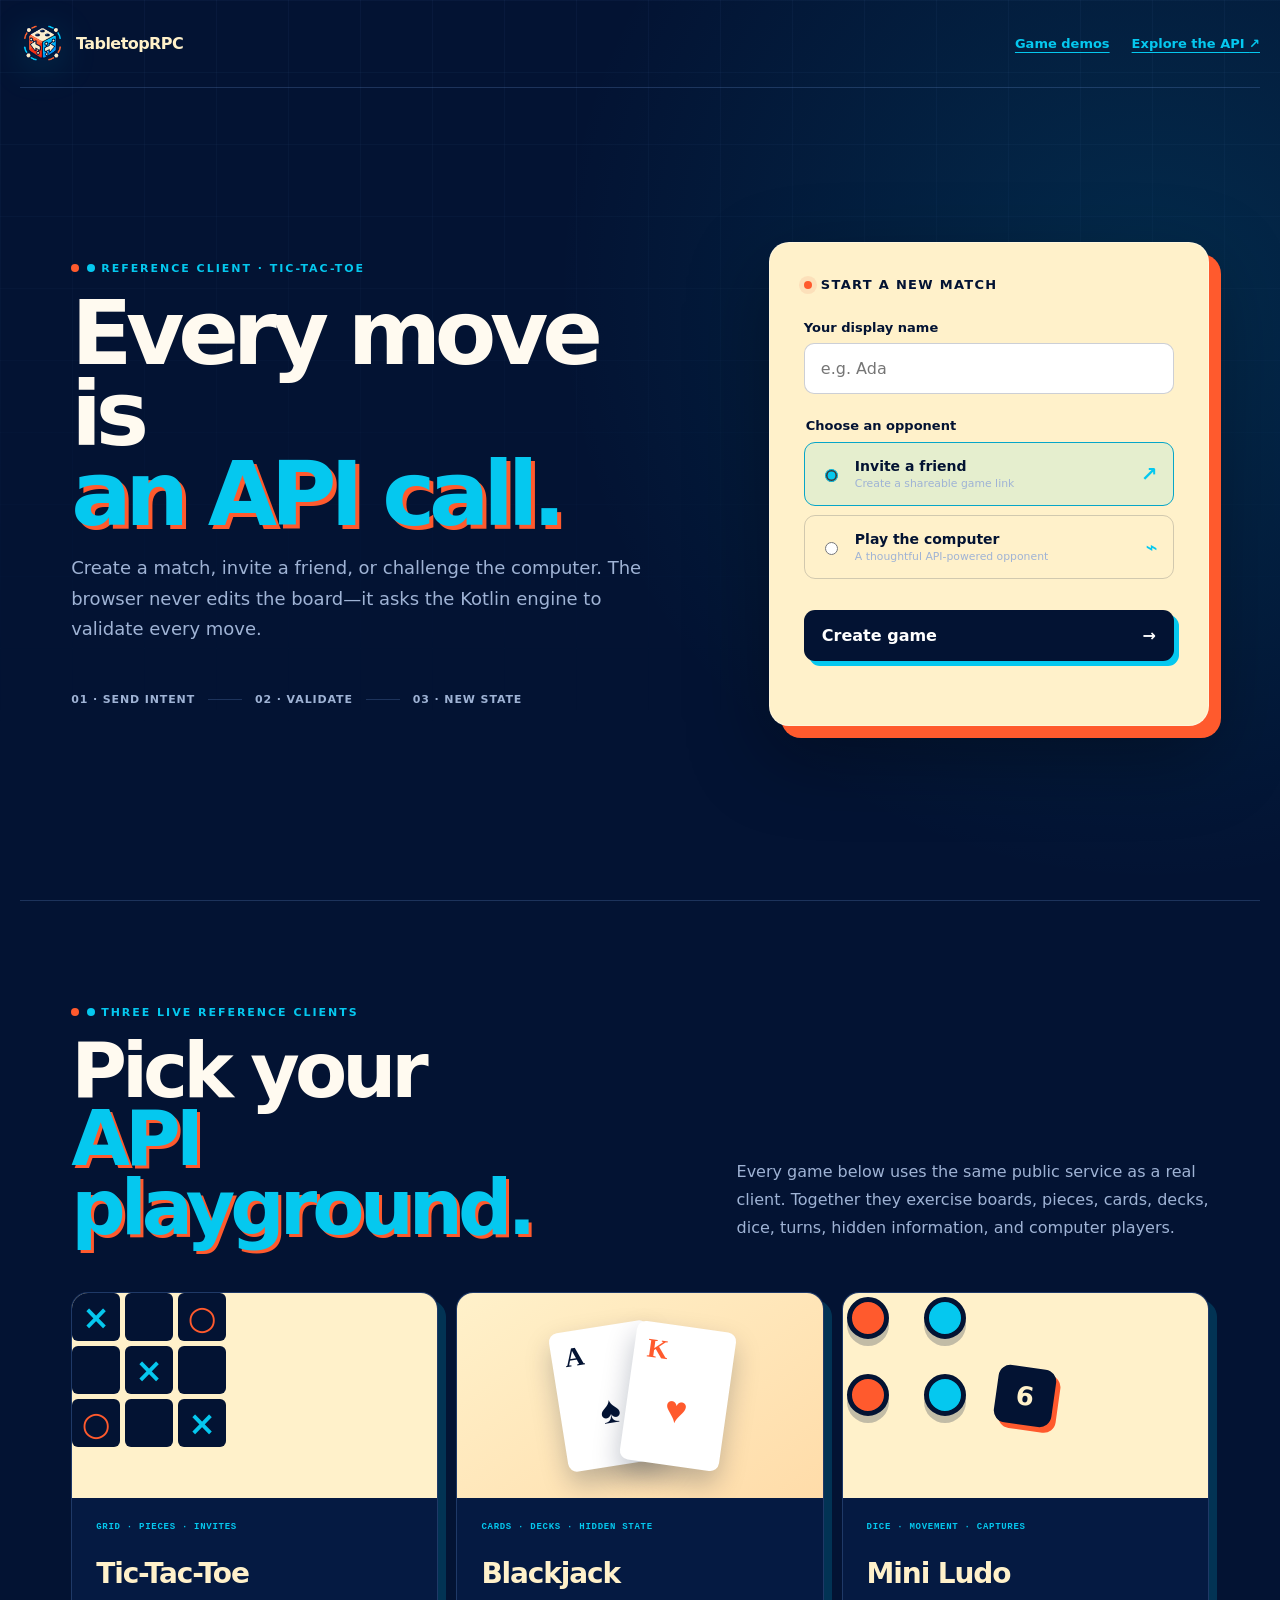
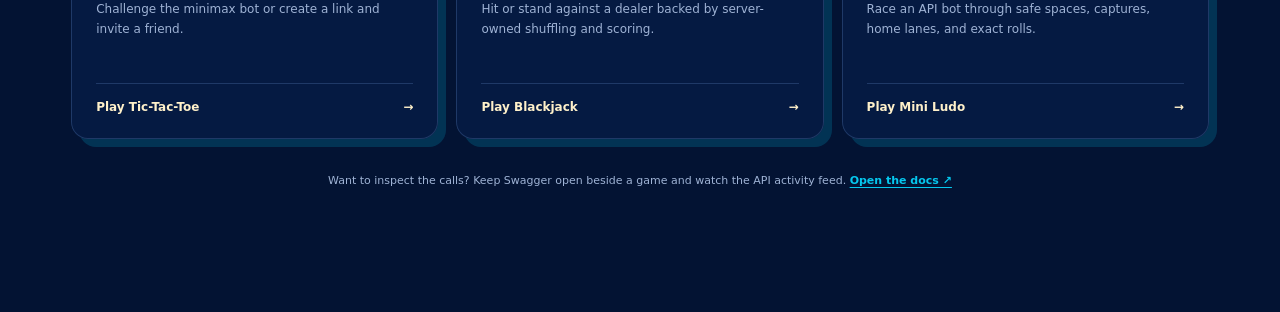
==== commit f24ac47c: "Showcase game demos on live service" ====
--- a/kotlin/src/main/resources/static/index.html
+++ b/kotlin/src/main/resources/static/index.html
@@ -3,16 +3,16 @@
 <head>
   <meta charset="UTF-8">
   <meta name="viewport" content="width=device-width, initial-scale=1">
-  <meta name="description" content="A playable reference client for TabletopRPC.">
+  <meta name="description" content="Play Tic-Tac-Toe, Blackjack, and Mini Ludo through the TabletopRPC API.">
   <meta property="og:title" content="TabletopRPC — One API. Any tabletop.">
-  <meta property="og:description" content="Play the API-powered Tic-Tac-Toe reference client.">
+  <meta property="og:description" content="Play three live reference clients powered by one authoritative tabletop API.">
   <meta property="og:type" content="website">
   <meta property="og:url" content="https://tabletoprpc.miguelrodriguez.net/">
   <meta property="og:image" content="https://tabletoprpc.miguelrodriguez.net/tabletoprpc-social-card.png">
   <meta name="twitter:card" content="summary_large_image">
-  <title>TabletopRPC — Tic-Tac-Toe</title>
+  <title>TabletopRPC — Live Game Demos</title>
   <link rel="icon" type="image/png" href="tabletoprpc-logo.png">
-  <link rel="stylesheet" href="tabletoprpc-v2.css">
+  <link rel="stylesheet" href="tabletoprpc-v2.css?v=3">
 </head>
 <body>
   <main class="shell">
@@ -21,7 +21,7 @@
         <img class="brand-mark" src="tabletoprpc-logo.png" alt="">
         <span>TabletopRPC</span>
       </a>
-      <nav class="demo-nav"><a class="api-link" href="blackjack.html">Blackjack</a><a class="api-link" href="ludo.html">Mini Ludo</a><a class="api-link" href="docs">Explore the API <span aria-hidden="true">↗</span></a></nav>
+      <nav class="demo-nav"><a class="api-link" href="#game-demos">Game demos</a><a class="api-link" href="docs">Explore the API <span aria-hidden="true">↗</span></a></nav>
     </header>
 
     <section id="welcome" class="welcome" aria-labelledby="welcome-title">
@@ -57,6 +57,16 @@
         <button class="primary-button" type="submit">Create game <span aria-hidden="true">→</span></button>
         <p id="start-error" class="form-error" role="alert"></p>
       </form>
+    </section>
+
+    <section id="game-demos" class="demo-showcase" aria-labelledby="demo-title">
+      <div class="showcase-heading"><div><p class="eyebrow">Three live reference clients</p><h2 id="demo-title">Pick your<br><em>API playground.</em></h2></div><p>Every game below uses the same public service as a real client. Together they exercise boards, pieces, cards, decks, dice, turns, hidden information, and computer players.</p></div>
+      <div class="showcase-grid">
+        <article class="demo-card"><div class="demo-visual tic-visual" aria-hidden="true"><b>×</b><i></i><em>○</em><i></i><b>×</b><i></i><em>○</em><i></i><b>×</b></div><div class="demo-card-body"><small>GRID · PIECES · INVITES</small><h3>Tic-Tac-Toe</h3><p>Challenge the minimax bot or create a link and invite a friend.</p><a href="./">Play Tic-Tac-Toe <span>→</span></a></div></article>
+        <article class="demo-card"><div class="demo-visual cards-visual" aria-hidden="true"><b>A<small>♠</small></b><b>K<small>♥</small></b></div><div class="demo-card-body"><small>CARDS · DECKS · HIDDEN STATE</small><h3>Blackjack</h3><p>Hit or stand against a dealer backed by server-owned shuffling and scoring.</p><a href="blackjack.html">Play Blackjack <span>→</span></a></div></article>
+        <article class="demo-card"><div class="demo-visual race-visual" aria-hidden="true"><b></b><b></b><b></b><b></b><i>6</i></div><div class="demo-card-body"><small>DICE · MOVEMENT · CAPTURES</small><h3>Mini Ludo</h3><p>Race an API bot through safe spaces, captures, home lanes, and exact rolls.</p><a href="ludo.html">Play Mini Ludo <span>→</span></a></div></article>
+      </div>
+      <p class="showcase-note">Want to inspect the calls? Keep Swagger open beside a game and watch the API activity feed. <a href="docs">Open the docs ↗</a></p>
     </section>
 
     <section id="join" class="join-panel hidden" aria-labelledby="join-title">
--- a/kotlin/src/main/resources/static/tabletoprpc-v2.css
+++ b/kotlin/src/main/resources/static/tabletoprpc-v2.css
@@ -36,6 +36,7 @@
 .eyebrow::before { content:""; display:inline-block; width:8px; height:8px; margin-right:22px; border-radius:50%; background:var(--coral); box-shadow:16px 0 0 var(--green); }
 h1 { margin: 0; font-size: clamp(58px, 7vw, 98px); line-height: .9; letter-spacing: -.07em; font-weight: 900; }
 h1 em { color: var(--green); font-style:normal; font-weight: 900; text-shadow:4px 4px 0 var(--coral); }
+h2 { margin:0; font-size:clamp(48px,6vw,76px); line-height:.9; letter-spacing:-.065em; } h2 em{color:var(--green);font-style:normal;text-shadow:3px 3px 0 var(--coral)}
 .lede { max-width: 600px; color: var(--muted); font-size: 18px; line-height: 1.7; }
 .protocol-strip { display: flex; align-items: center; gap: 13px; margin-top: 48px; color: var(--muted); font-size: 11px; font-weight: 750; letter-spacing: .08em; text-transform: uppercase; }
 .protocol-strip i { width: 34px; height: 1px; background: var(--line); }
@@ -102,8 +103,11 @@
 .activity-list code { display: block; font-size: 10px; overflow: hidden; text-overflow: ellipsis; white-space: nowrap; }
 .activity-list small { display: block; color: var(--muted); font-size: 10px; margin-top: 4px; }
 .activity-docs { display: flex; justify-content: space-between; color: var(--green); font-size: 12px; font-weight: 750; text-underline-offset: 3px; }
+.demo-showcase{padding:105px 4vw 125px;border-top:1px solid var(--line);scroll-margin-top:30px}.showcase-heading{display:grid;grid-template-columns:1fr .8fr;gap:75px;align-items:end;margin-bottom:50px}.showcase-heading>p{max-width:520px;margin:0;color:var(--muted);font-size:16px;line-height:1.75}.showcase-grid{display:grid;grid-template-columns:repeat(3,1fr);gap:18px}.demo-card{display:flex;min-width:0;flex-direction:column;overflow:hidden;border:1px solid var(--line);border-radius:17px;background:rgba(7,29,70,.82);box-shadow:8px 8px 0 rgba(5,200,239,.18);transition:.18s ease}.demo-card:hover{transform:translate(-3px,-3px);border-color:rgba(5,200,239,.6)}.demo-visual{height:205px;display:grid;place-items:center;background:var(--panel);overflow:hidden}.demo-card-body{display:flex;flex:1;flex-direction:column;padding:24px}.demo-card-body>small{color:var(--green);font:850 9px ui-monospace,monospace;letter-spacing:.08em}.demo-card-body h3{margin:25px 0 0;color:var(--panel);font-size:28px;letter-spacing:-.04em}.demo-card-body p{min-height:62px;margin:10px 0 21px;color:var(--muted);font-size:12px;line-height:1.65}.demo-card-body a{display:flex;justify-content:space-between;margin-top:auto;padding-top:16px;border-top:1px solid var(--line);color:var(--panel);font-size:12px;font-weight:900;text-decoration:none}.demo-card-body a:hover{color:var(--green)}
+.tic-visual{grid-template:repeat(3,48px)/repeat(3,48px);gap:5px}.tic-visual>*{display:grid;width:48px;height:48px;place-items:center;margin:0;border-radius:6px;background:var(--navy);color:var(--green);font:900 33px/1 system-ui;font-style:normal}.tic-visual em{color:var(--coral)}.cards-visual{position:relative;background:linear-gradient(145deg,var(--panel),#ffdca9)}.cards-visual>b{position:absolute;display:flex;width:100px;height:140px;flex-direction:column;padding:13px;border-radius:9px;background:white;color:var(--navy);font:900 27px/1 Georgia,serif;box-shadow:0 13px 27px rgba(3,19,51,.25);transform:translateX(-32px) rotate(-9deg)}.cards-visual>b+b{color:var(--coral);transform:translateX(38px) rotate(8deg)}.cards-visual small{margin:auto;font-size:38px}.race-visual{position:relative;grid-template:repeat(2,50px)/repeat(2,50px);gap:27px}.race-visual>b{width:42px;height:42px;border:5px solid var(--navy);border-radius:50%;background:var(--coral);box-shadow:0 7px 0 rgba(3,19,51,.24)}.race-visual>b:nth-child(even){background:var(--green)}.race-visual i{position:absolute;display:grid;width:58px;height:58px;place-items:center;border-radius:12px;background:var(--navy);color:var(--panel);font:900 26px system-ui;box-shadow:5px 5px 0 var(--coral);transform:rotate(8deg)}.showcase-note{margin:35px 0 0;color:var(--muted);font-size:11px;text-align:center}.showcase-note a{color:var(--green);font-weight:800;text-underline-offset:3px}
 @media (max-width: 980px) {
   .welcome { grid-template-columns: 1fr; padding-inline: 0; }
+  .showcase-heading{grid-template-columns:1fr;gap:30px}.showcase-grid{grid-template-columns:1fr 1fr}.demo-card:last-child{grid-column:1/-1}
   .play-layout { grid-template-columns: 1fr; }
   .status-card { order: 2; }
   .activity-card { order: 3; }
@@ -120,4 +124,5 @@
   .secondary-button { font-size: 0; }
   .secondary-button::after { content: "Invite"; font-size: 13px; }
   .board { width: 100%; }
+  .demo-nav a:first-child{display:none}.demo-showcase{padding:75px 0 90px}.showcase-grid{grid-template-columns:1fr}.demo-card:last-child{grid-column:auto}.demo-visual{height:185px}
 }
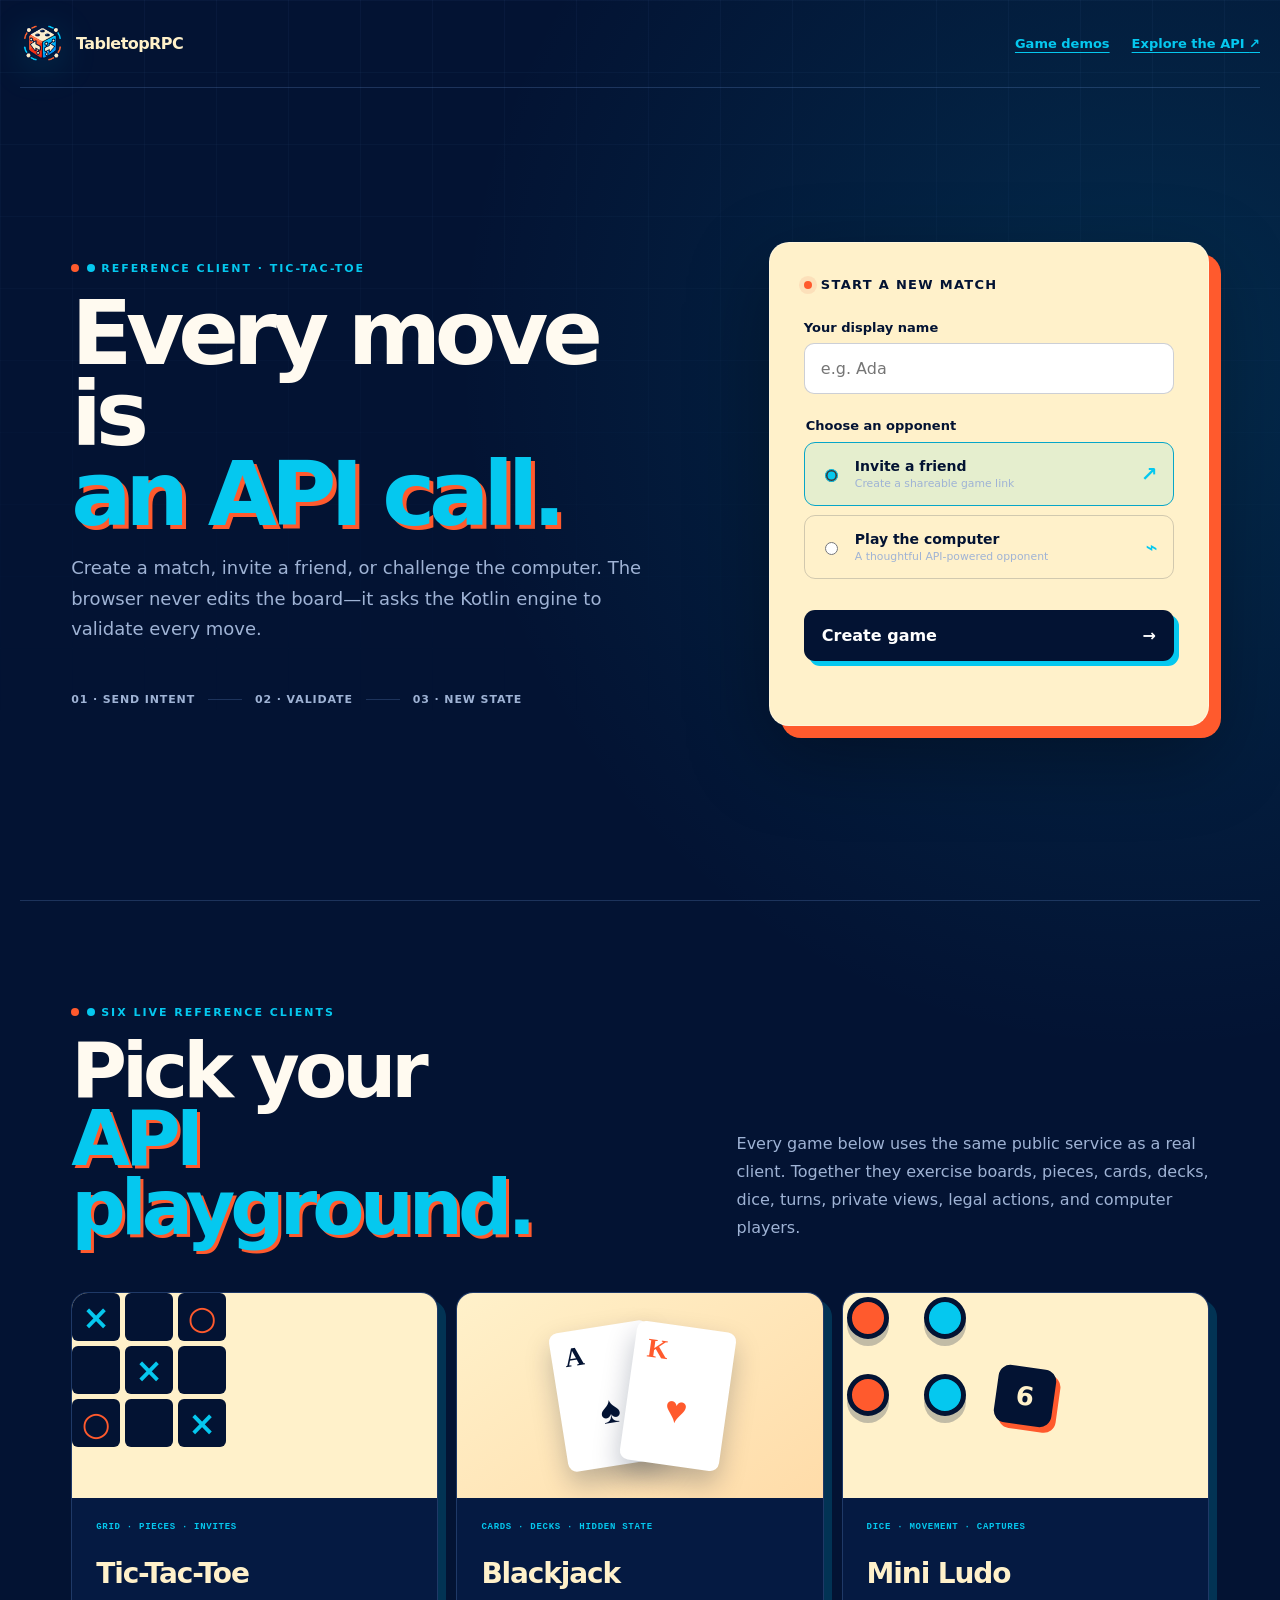
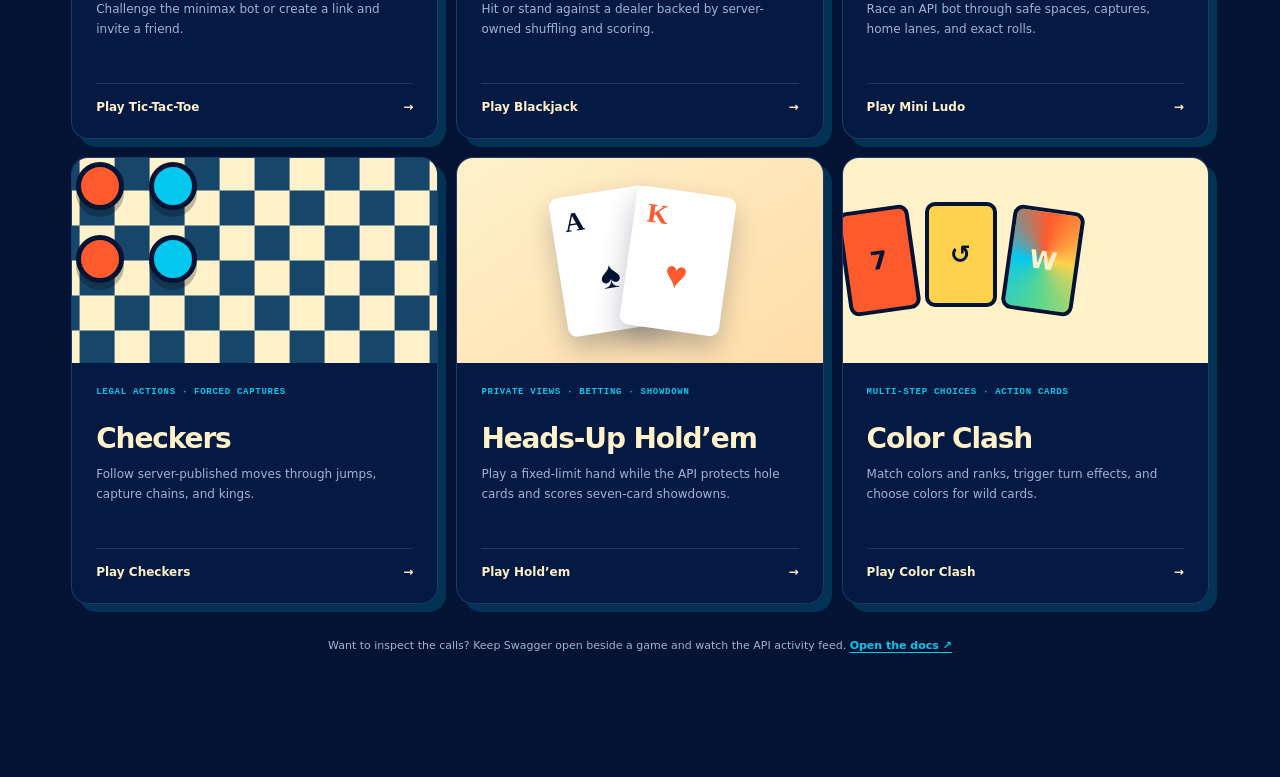
==== commit 4ee61bd7: "Add Checkers Holdem and Color Clash demos" ====
--- a/kotlin/src/main/resources/static/index.html
+++ b/kotlin/src/main/resources/static/index.html
@@ -3,7 +3,7 @@
 <head>
   <meta charset="UTF-8">
   <meta name="viewport" content="width=device-width, initial-scale=1">
-  <meta name="description" content="Play Tic-Tac-Toe, Blackjack, and Mini Ludo through the TabletopRPC API.">
+  <meta name="description" content="Play six reference games through the TabletopRPC API.">
   <meta property="og:title" content="TabletopRPC — One API. Any tabletop.">
   <meta property="og:description" content="Play three live reference clients powered by one authoritative tabletop API.">
   <meta property="og:type" content="website">
@@ -60,11 +60,14 @@
     </section>
 
     <section id="game-demos" class="demo-showcase" aria-labelledby="demo-title">
-      <div class="showcase-heading"><div><p class="eyebrow">Three live reference clients</p><h2 id="demo-title">Pick your<br><em>API playground.</em></h2></div><p>Every game below uses the same public service as a real client. Together they exercise boards, pieces, cards, decks, dice, turns, hidden information, and computer players.</p></div>
+      <div class="showcase-heading"><div><p class="eyebrow">Six live reference clients</p><h2 id="demo-title">Pick your<br><em>API playground.</em></h2></div><p>Every game below uses the same public service as a real client. Together they exercise boards, pieces, cards, decks, dice, turns, private views, legal actions, and computer players.</p></div>
       <div class="showcase-grid">
         <article class="demo-card"><div class="demo-visual tic-visual" aria-hidden="true"><b>×</b><i></i><em>○</em><i></i><b>×</b><i></i><em>○</em><i></i><b>×</b></div><div class="demo-card-body"><small>GRID · PIECES · INVITES</small><h3>Tic-Tac-Toe</h3><p>Challenge the minimax bot or create a link and invite a friend.</p><a href="./">Play Tic-Tac-Toe <span>→</span></a></div></article>
         <article class="demo-card"><div class="demo-visual cards-visual" aria-hidden="true"><b>A<small>♠</small></b><b>K<small>♥</small></b></div><div class="demo-card-body"><small>CARDS · DECKS · HIDDEN STATE</small><h3>Blackjack</h3><p>Hit or stand against a dealer backed by server-owned shuffling and scoring.</p><a href="blackjack.html">Play Blackjack <span>→</span></a></div></article>
         <article class="demo-card"><div class="demo-visual race-visual" aria-hidden="true"><b></b><b></b><b></b><b></b><i>6</i></div><div class="demo-card-body"><small>DICE · MOVEMENT · CAPTURES</small><h3>Mini Ludo</h3><p>Race an API bot through safe spaces, captures, home lanes, and exact rolls.</p><a href="ludo.html">Play Mini Ludo <span>→</span></a></div></article>
+        <article class="demo-card"><div class="demo-visual checker-visual" aria-hidden="true"><b></b><b></b><b></b><b></b></div><div class="demo-card-body"><small>LEGAL ACTIONS · FORCED CAPTURES</small><h3>Checkers</h3><p>Follow server-published moves through jumps, capture chains, and kings.</p><a href="checkers.html">Play Checkers <span>→</span></a></div></article>
+        <article class="demo-card"><div class="demo-visual cards-visual" aria-hidden="true"><b>A<small>♠</small></b><b>K<small>♥</small></b></div><div class="demo-card-body"><small>PRIVATE VIEWS · BETTING · SHOWDOWN</small><h3>Heads-Up Hold’em</h3><p>Play a fixed-limit hand while the API protects hole cards and scores seven-card showdowns.</p><a href="holdem.html">Play Hold’em <span>→</span></a></div></article>
+        <article class="demo-card"><div class="demo-visual clash-visual" aria-hidden="true"><b>7</b><b>↺</b><b>W</b></div><div class="demo-card-body"><small>MULTI-STEP CHOICES · ACTION CARDS</small><h3>Color Clash</h3><p>Match colors and ranks, trigger turn effects, and choose colors for wild cards.</p><a href="color-clash.html">Play Color Clash <span>→</span></a></div></article>
       </div>
       <p class="showcase-note">Want to inspect the calls? Keep Swagger open beside a game and watch the API activity feed. <a href="docs">Open the docs ↗</a></p>
     </section>
--- a/kotlin/src/main/resources/static/tabletoprpc-v2.css
+++ b/kotlin/src/main/resources/static/tabletoprpc-v2.css
@@ -126,3 +126,4 @@
   .board { width: 100%; }
   .demo-nav a:first-child{display:none}.demo-showcase{padding:75px 0 90px}.showcase-grid{grid-template-columns:1fr}.demo-card:last-child{grid-column:auto}.demo-visual{height:185px}
 }
+.checker-visual{grid-template:repeat(2,55px)/repeat(2,55px);gap:18px;background:repeating-conic-gradient(#16466a 0 25%,var(--panel) 0 50%) 50%/70px 70px}.checker-visual b{width:48px;height:48px;border:5px solid var(--navy);border-radius:50%;background:var(--coral);box-shadow:0 7px 0 rgba(0,0,0,.25)}.checker-visual b:nth-child(even){background:var(--green)}.clash-visual{display:flex;gap:10px}.clash-visual b{display:grid;width:72px;height:105px;place-items:center;border:4px solid var(--navy);border-radius:10px;background:var(--coral);color:var(--navy);font-size:25px;transform:rotate(-8deg)}.clash-visual b:nth-child(2){background:#ffd24d;transform:translateY(-6px)}.clash-visual b:nth-child(3){color:var(--panel);background:conic-gradient(var(--coral),#ffd24d,#58d690,var(--green),var(--coral));transform:rotate(8deg)}
